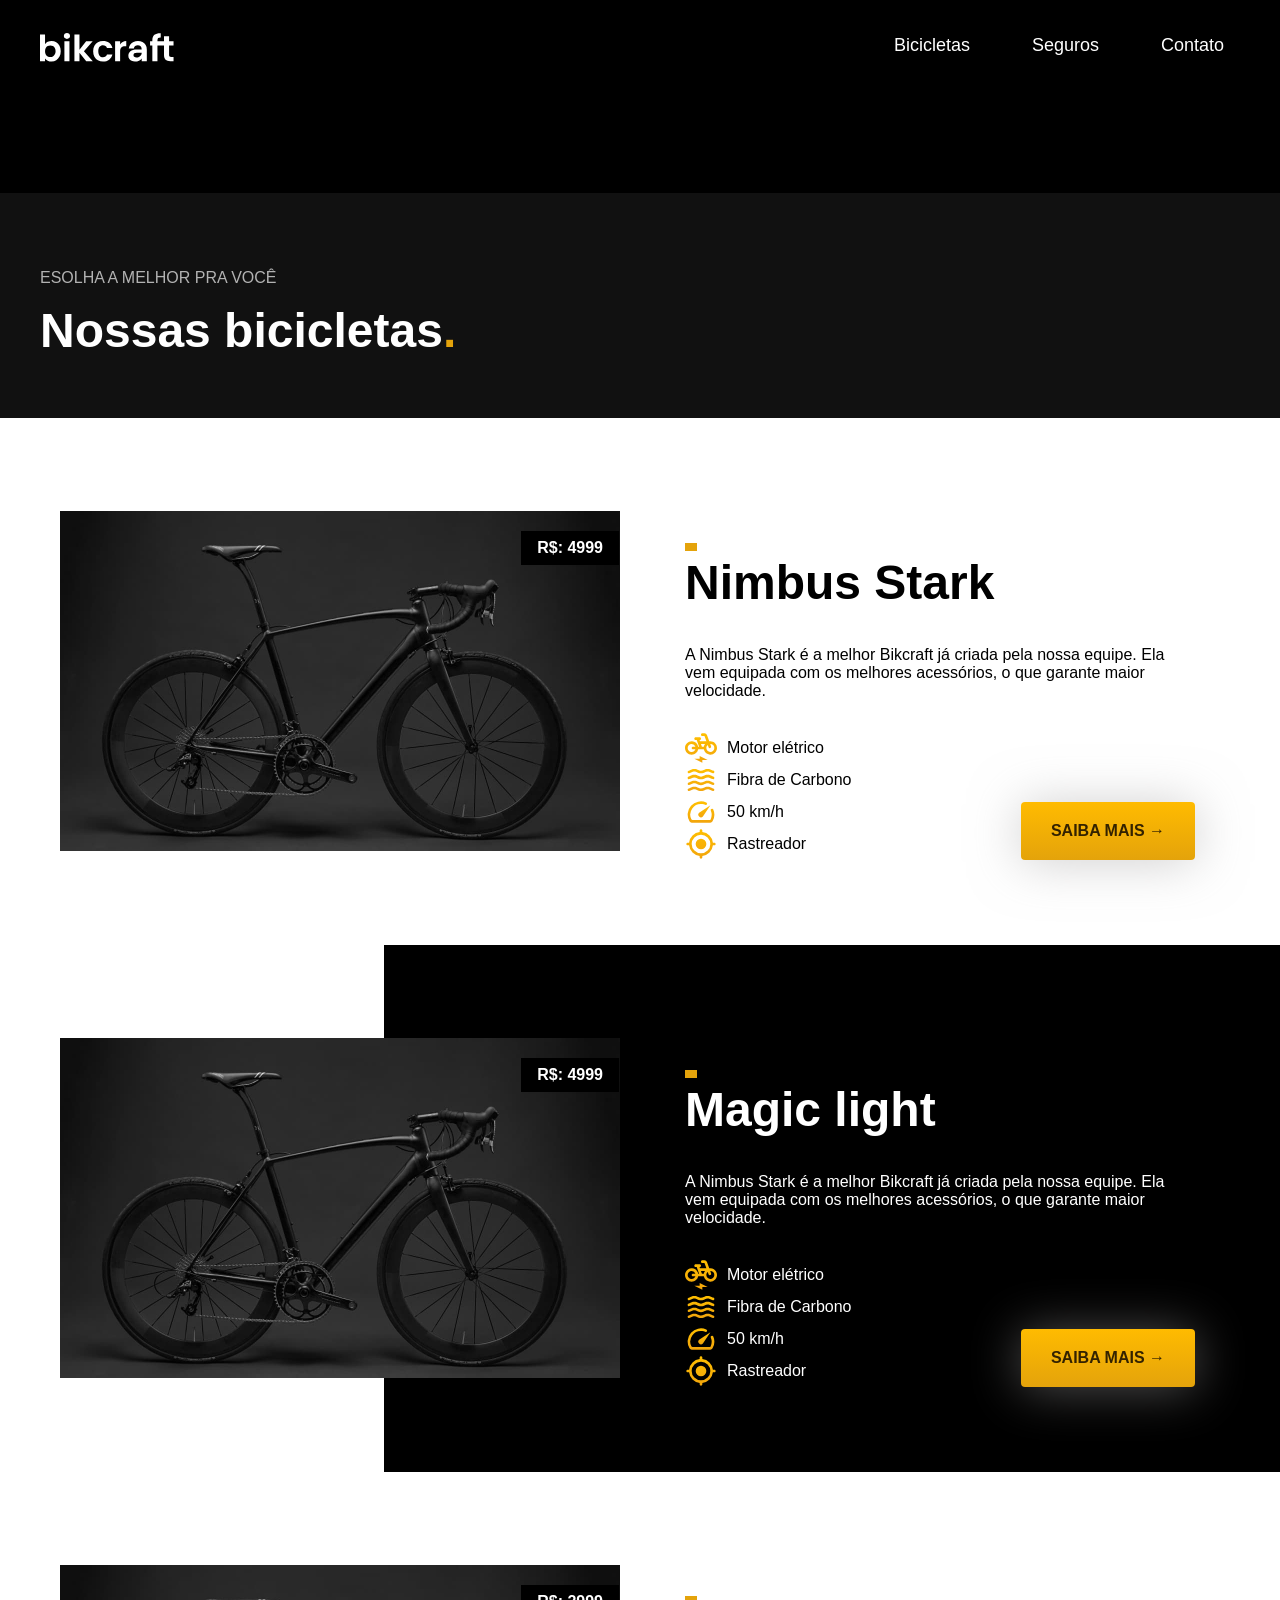
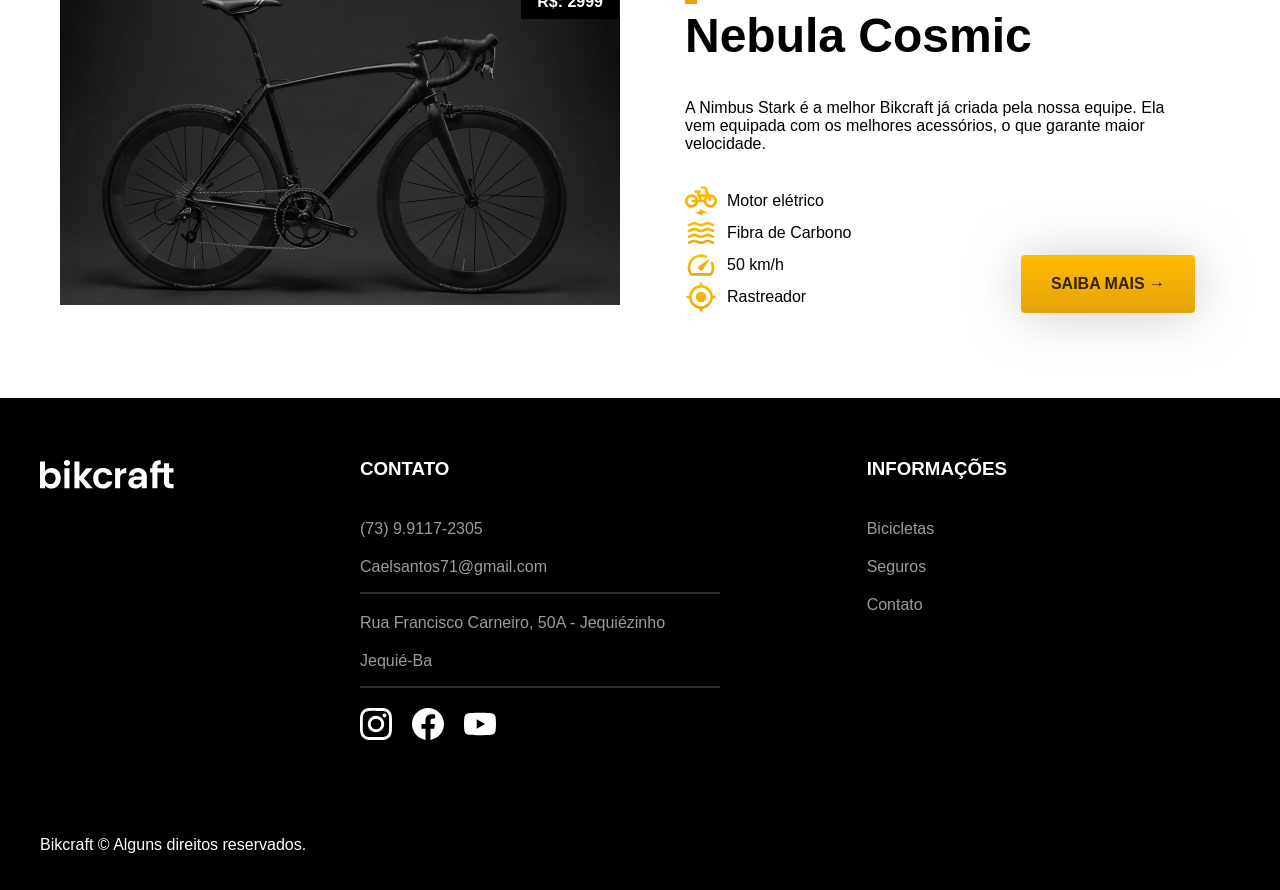
==== bicicletas.html @ c926b9df "pagina de bicicletas adicionada" ====
<!DOCTYPE html>
<html lang="pt-br">

<head>
    <meta charset="UTF-8" />
    <meta name="viewport" content="width=device-width, initial-scale=1.0" />
    <meta name="description" content="termos de uso ao comprar no bikcraft" />
    <title>Bikcraft - Nossas bicicletas</title>
    <link rel="stylesheet" href="./css/style.css" />
</head>

<body id="bicicletas">
    <div class="bg-color">
        <header class="menu">
            <a href="./index.html">
                <img class="logomarca" src="./Arquivos cliente/img/bikcraft.svg" alt="Logo da marca bikcraft" /></a>

            <nav>
                <ul>
                    <li><a href="">Bicicletas </a></li>
                    <li><a href="">Seguros</a></li>
                    <li><a href="">Contato</a></li>
                </ul>
            </nav>
        </header>


        <main class="bikes">
            <div class="titulo-bg">
                <div class="titulo container">
                    <p> Esolha a melhor pra você</p>
                    <h1>Nossas bicicletas<span>.</span></h1>
                </div>
            </div>


            <div class="bicicletas container">

                <div class="bicicletas-img">

                    <img src="./Arquivos cliente/img/bicicletas/nimbus.jpg" alt="bicicleta preta">
                    <span> R$: 4999</span>
                </div>

                <div class="bicicletas-conteudo">

                    <h2> Nimbus Stark</h2>
                    <p>A Nimbus Stark é a melhor Bikcraft já criada pela nossa equipe. Ela vem equipada com os
                        melhores acessórios, o que garante maior velocidade.</p>

                    <ul>
                            <li><img src="./Arquivos cliente/img/icones/eletrica.svg" alt=""> Motor elétrico</li>
                            <li><img src="./Arquivos cliente/img/icones/carbono.svg" alt=""> Fibra de Carbono </li>
                            <li><img src="./Arquivos cliente/img/icones/velocidade.svg" alt=""> 50 km/h</li>
                            <li><img src="./Arquivos cliente/img/icones/rastreador.svg" alt=""> Rastreador</li>
                    </ul>
                    <a href="./bicicletas.html" class="bicicleta-btn"> Saiba mais → </a>
                </div>


            </div>



            <div class="bicicletas-bg">
                <div class="bicicletas container">

                    <div class="bicicletas-img">

                        <img src="./Arquivos cliente/img/bicicletas/nimbus.jpg" alt="bicicleta preta">
                        <span> R$: 4999</span>
                    </div>

                    <div class="bicicletas-conteudo bikes-cor">

                        <h2>Magic light</h2>
                        <p>A Nimbus Stark é a melhor Bikcraft já criada pela nossa equipe. Ela vem equipada com os
                            melhores acessórios, o que garante maior velocidade.</p>

                        <ul>
                            <li><img src="./Arquivos cliente/img/icones/eletrica.svg" alt=""> Motor elétrico</li>
                            <li><img src="./Arquivos cliente/img/icones/carbono.svg" alt=""> Fibra de Carbono </li>
                            <li><img src="./Arquivos cliente/img/icones/velocidade.svg" alt=""> 50 km/h</li>
                            <li><img src="./Arquivos cliente/img/icones/rastreador.svg" alt=""> Rastreador</li>

                        </ul>
                        <a href="./bicicletas.html" class="bicicleta-btn"> Saiba mais → </a>
                    </div>


                </div>
            </div>



            <div class="bicicletas container">

                <div class="bicicletas-img">

                    <img src="./Arquivos cliente/img/bicicletas/nimbus.jpg" alt="bicicleta preta">
                    <span> R$: 2999</span>
                </div>

                <div class="bicicletas-conteudo">

                    <h2> Nebula Cosmic</h2>
                    <p>A Nimbus Stark é a melhor Bikcraft já criada pela nossa equipe. Ela vem equipada com os
                        melhores acessórios, o que garante maior velocidade.</p>

                    <ul>
                            <li><img src="./Arquivos cliente/img/icones/eletrica.svg" alt=""> Motor elétrico</li>
                            <li><img src="./Arquivos cliente/img/icones/carbono.svg" alt=""> Fibra de Carbono </li>
                            <li><img src="./Arquivos cliente/img/icones/velocidade.svg" alt=""> 50 km/h</li>
                            <li><img src="./Arquivos cliente/img/icones/rastreador.svg" alt=""> Rastreador</li>


                    </ul>

                    <a href="./bicicletas.html" class="bicicleta-btn"> Saiba mais →</a>
                </div>


            </div>



        </main>


        <footer class="footer-bg" aria-label="rodapé da página">
            <div class="footer container">
                <img src="./Arquivos cliente/img/bikcraft.svg" alt="logo bikcraft">


                <div class="footer-contato">
                    <h3>Contato</h3>
                    <ul>
                        <li><a href="tel:+55739991172305"> (73) 9.9117-2305</a></li>
                        <li><a href="mailto:caelsantos71@gmail.com"> Caelsantos71@gmail.com</a></li>
                        <li>Rua Francisco Carneiro, 50A - Jequiézinho</li>
                        <li>Jequié-Ba</li>
                    </ul>


                    <div class="footer-redes">
                        <a href="./">
                            <img src="./Arquivos cliente/img/redes/instagram.svg" alt="Instagram">
                        </a>
                        <a href="./">
                            <img src="./Arquivos cliente/img/redes/facebook.svg" alt="Facebook">
                        </a>
                        <a href="./">
                            <img src="./Arquivos cliente/img/redes/youtube.svg" alt="Youtube">
                        </a>
                    </div>

                </div>



                <div class="footer-informacoes">
                    <h3>Informações</h3>
                    <nav>
                        <ul>
                            <li><a href="">Bicicletas </a></li>
                            <li><a href="">Seguros</a></li>
                            <li><a href="">Contato</a></li>
                        </ul>
                    </nav>
                </div>

                <p class="footer-copy"> Bikcraft © Alguns direitos reservados. </p>

            </div>

        </footer>
</body>
---- css/style.css ----
@import url(../seguros/seguros.css);
@import url(../footer/footer.css);
@import url(../Termos/termos.css);
@import url(../bicicletas/bicicletas.css);

body {
  font-family: sans-serif;
  /*adiciona fontes nao serifadas*/
  margin: 0px;
  padding: 0px;

  /* margin-top: 25px; leve altura no body pra nao encostar no topo da tela */
  color: #fff;
  
}

.bg-color {
  background-color: black;
  box-shadow: inset 0px -120px #fff;
}

img {
  height: 100%;
  object-fit: cover;
  max-width: 100%;
  display: block;
}

.menu {
  box-sizing: border-box;
  /*nao contar com o valor dos paddings*/
  max-width: 1200px;
  /*define um tamanho maximo para o conteudo*/
  margin: auto;
  /*centraliza o conteudo*/
  display: flex;
  /*coloca as tags lado a lado*/
  flex-wrap: wrap;
  /* pra quebrar a linha quando a tela for menor*/
  gap: 20px;
  /* pra quando quebrar a linha ter um espaço de 20px*/
  justify-content: space-between;
  /*adiciona um espaco maximo entre os 
    objetos*/
  align-items: center;
  /* pra os dois elementos do menu nao ficarem com niveis diferentes*/
  padding: 25px 0px 25px 0px;
  color: #fff;
}

.menu ul {
  display: flex;
  /*coloca a lista com os objetos lado a lado*/
  flex-wrap: wrap;
  /*quebra a lista em linhas quando a tela for menor*/
  gap: 30px;
}

.menu ul li {
  font-size: 18px;
  list-style: none;
  /*tira o enfeite de ponto da lista ul*/
}

.conteudo {
  margin-bottom: 200px;
  /* como os elementos da primeira coluna vazam apos adicionar uma sombra negativa, foi preciso compensar o padding faltante*/
}

li a {
  text-decoration: none;
  color: #fff;
  padding: 10px 1rem;
  /*pra aumentar a area de contato do mouse*/
  display: inline-block;
  /*pra quando no responsivo um nao engolir o outro*/
}

.menu li a::after {
  /*crio o elemento aafter ocupando 0% pq ele so pode ser visivel no hover*/
  content: "";
  /*crio um conteudo "vazio", mas depois defino o tamanho*/
  display: block;
  /*dico pra ele se comportar como bloco*/
  height: 2px;
  /*defino seu tamanho*/
  width: 0%;
  /* digo que sua largura é de 0% */
  background-color: #fff;
}

.menu li a:hover::after {
  /*a aparicao do elemento criado anteriormente vai ter uma transição para o seu 100& em 0.5 segundos quando o mouse estiver em cima do elemento*/
  width: 100%;
  transition: 0.4s;
}

.apresentacao {
  max-width: 1200px;
  margin: 0 auto;
  display: grid;
  grid-template-columns: 1fr 1fr;
  align-items: center;
  /*desce os itens para o centro da tela verticalmente*/
  gap: 20px;
}

.apresentacao h2 {
  font-size: 3rem;
}

.apresentacao p {
  font-size: 32px;
  line-height: 1.5;
}

.apresentacao .btn {
  text-decoration: none;
  /*retira o sublinhado da palavra*/
  text-transform: uppercase;
  /*deixa a palavra maiuscula*/
  display: inline-block;
  box-shadow: 0 2px 50px rgba(161, 159, 159, 0.5);
  padding: 20px 30px;
  font-weight: bold;
  color: #332200;
  background: linear-gradient(#ffbb00, #e4a30b);
  border-radius: 4px;
}

.apresentacao .btn:hover {
  background: #e4a30b;
}

/*================================================================*/

.bikes {
  margin-top: 100px;
}

.bikes h2 {
  font-size: 3rem;
}

span {
  color: #e4a30b;
  border-radius: 5px;
}

.bikes-flex {
  display: flex;
  gap: 20px;
}

.bikes-bg {
  color: #332200;
  max-width: 1200px;
  margin: 0px auto;
}

.bikes-flex img {
  border-radius: 5px;
  object-position: right center;
  /*digo pra focar a imagem da bike somente a direita pra o centro*/
  transition: transform 0.2s;
  /*cria a transicao de 0.2 segundos pra voltar do hover*/
}

.bikes-flex img:hover {
  transform: scale(1.05);
  /* aumenta 10% */
}

.bikes-flex .bike-nome {
  font-size: 20px;
  margin-top: 10px;
  margin-bottom: 10px;
  font-weight: bold;
  display: inline-block;
}

.bike-nome::before {
  content: "";
  display: flex;
  align-content: center;
  background-color: #e4a30b;
  width: 8px;
  height: 8px;
  display: inline-block;
  margin-right: 5px;
  margin-bottom: 2px;
}

.bike-nome:hover::before {
  width: 32px;
  background-color: #e4a30b;
  max-width: 100%;
  transition: 0.5s;
}

.bikes-flex .bike-preco {
  color: #3f3f3f;
  margin-top: 1px;
  margin-left: 13px;
}

/*===================================================================*/

.bg-color-description {
  margin-top: 200px;
  /* pra separar do conteudo de cima*/
  background-color: #000000;
  box-shadow: inset 0px -60px 0px #fff,
    /* sombra da box embaixo */
    inset 0px 60px 0px #fff;
  /* em cima */
}

.description-modelo {
  max-width: 1200px;
  margin: 0 auto;
  display: grid;
  grid-template-columns: repeat(2,
      1fr);
  /*dizendo pra repetir 2 colunas de 1fr*/
  gap: 60px;
}

.description-content {
  align-self: center;
  /*alinha o conteudo ao centro da bloco verticalmente*/
  display: grid;
  /* fiz isso so pra adicionar espaçoes entre os elementos*/
  gap: 80px;
}

.description-content h3 {
  margin: 0;
  color: #b2b2b2;
  font-size: 24px;
  text-transform: uppercase;
}

.description-content h2 {
  display: block;
  margin: 0;
  color: #ffffff;
  font-size: 64px;
  font-weight: bold;
}


.description-content .description-vantages {
  display: flex;
  gap: 50px;
  flex: 1;
}

.description-content .description-vantages img {
  width: 24px;
  height: 24px;
}

.description-vantages p {

  font-size: 1rem;
  color: #B2B2B2;
}

.description-content-article p {
  font-size: 24px;
  color: #b2b2b2;
}

.description-content-article a {
  font-size: 1rem;
  color: #e4a30b;
  text-decoration: none;
  border-bottom: 2px solid #e4a30b;
  padding-bottom: 5px;
  font-weight: bold;
}


.description-vantages .tipo {

  font-size: 1rem;
  color: #ffffff;
  font-weight: bold;
}

/*====================================================================================================*/

.patrocinadores {

  max-width: 1400px;
  margin: 0 auto;
}

.patrocinadores h2 {

  font-size: 64px;
  color: #000000;
  font-weight: bold;

}

.marcas-nomes {
  display: grid;
  padding: 0 20px;
  grid-template-columns: repeat(4, 1fr);
}

.marcas-nomes li {
  padding: 32px;
  display: flex;
  /* adiciono o display flex so pra centralizar o nome das marcas ao centro do conteudo*/
  border-right: 2px solid #e9e9e9;
  /*defino as bordas totais da lista*/
  border-bottom: 2px solid #e9e9e9;

}

.marcas-nomes li:last-child,
.marcas-nomes li:nth-child(4) {
  border-right: none;
  /*retiro as bordas dos elementos citados*/
}


.marcas-nomes li:nth-child(n + 5) {
  border-bottom: none;
  /*retiro a borda de baixo do elemento 5 ate o n*/
}


.marcas-nomes img {
  margin: auto;
}

/*=======================================depoimentos=========================================================*/
blockquote {
  margin: 0;
}

.depoimento {
  margin-top: 120px;
  font-size: 40px;
  font-weight: bold;
  color: #332200;
  display: grid;
  grid-template-columns: 1fr 1fr;
  background-color: #e4a30b;
}

.depoimento img {
  width: 100%;
  height: 100%;
  object-fit: cover;
}

.depoimento-conteudo p {
  font-family: sans-serif;
  font-style: italic;
  font-weight: 900;
  font-size: 2rem;
  margin-bottom: 32px;
  max-width: 42ch;
  position: relative;

}

.depoimento-conteudo {
  align-self: end;
  padding: 40px 40px 80px 80px;
}

.nome-depo {
  color: #664400;
  font-size: 24px;
}

.depoimento p::before {

  content: '“';
  font-size: 5rem;
  color: #A66F00;
  position: absolute;
  top: -50px;
  left: -60px;
}

.depoimento p::after {

  content: '”';
  font-size: 5rem;
  color: #A66F00;
  position: absolute;

}
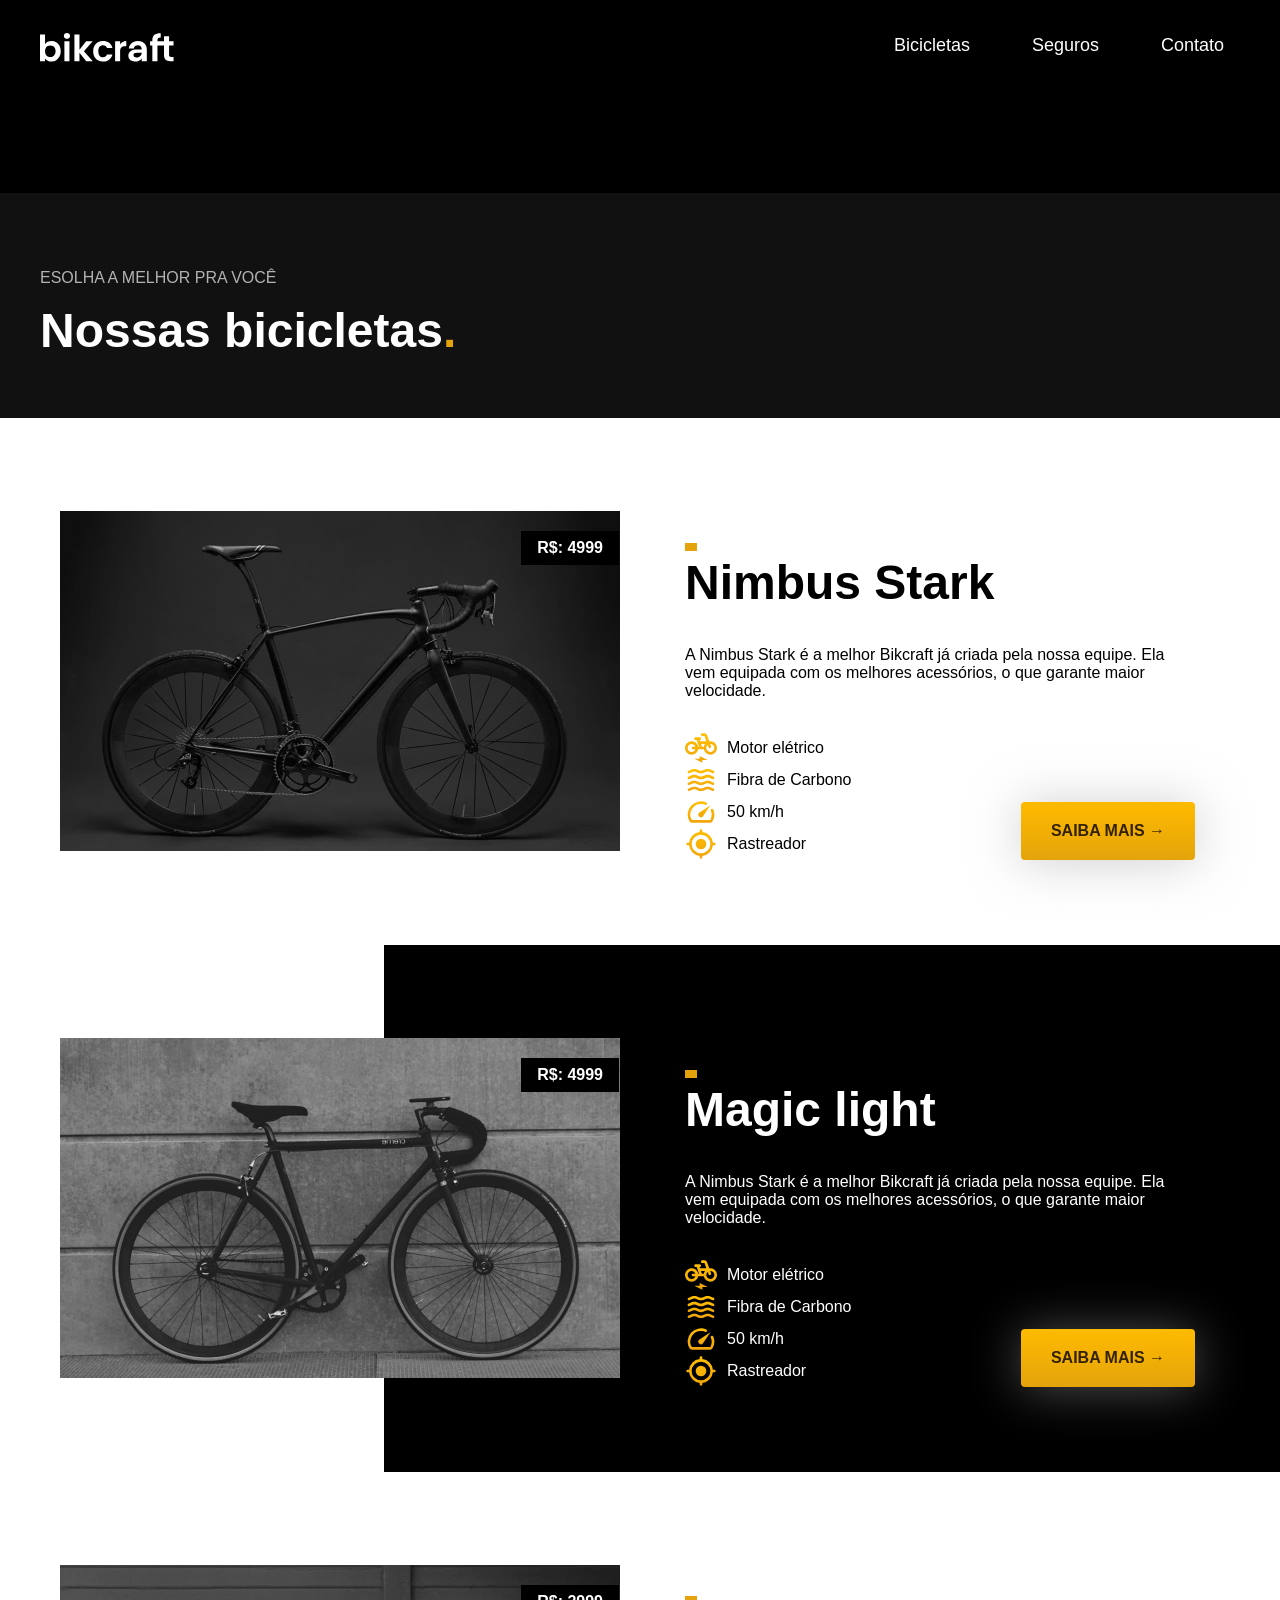
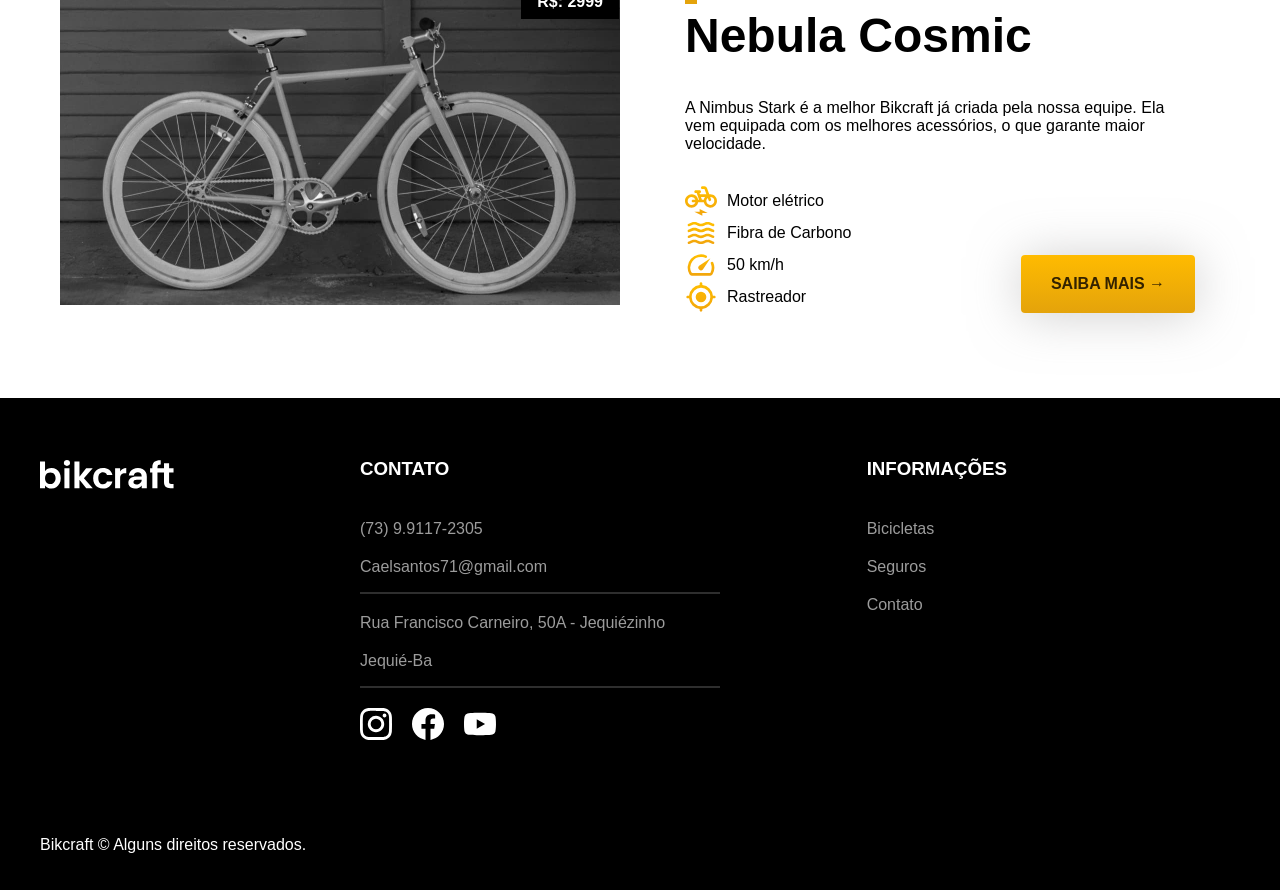
==== commit a20a18a7: "algumas modificações de cor" ====
--- a/bicicletas.html
+++ b/bicicletas.html
@@ -17,7 +17,7 @@
 
             <nav>
                 <ul>
-                    <li><a href="">Bicicletas </a></li>
+                    <li><a href="./bicicletas.html"">Bicicletas </a></li>
                     <li><a href="">Seguros</a></li>
                     <li><a href="">Contato</a></li>
                 </ul>
@@ -67,17 +67,17 @@
 
                     <div class="bicicletas-img">
 
-                        <img src="./Arquivos cliente/img/bicicletas/nimbus.jpg" alt="bicicleta preta">
+                        <img src="./Arquivos cliente/img/bicicletas/magic.jpg" alt="bicicleta preta">
                         <span> R$: 4999</span>
                     </div>
 
                     <div class="bicicletas-conteudo bikes-cor">
 
-                        <h2>Magic light</h2>
-                        <p>A Nimbus Stark é a melhor Bikcraft já criada pela nossa equipe. Ela vem equipada com os
+                        <h2 class="classe-letra-branca">Magic light</h2>
+                        <p class="classe-letra-branca">A Nimbus Stark é a melhor Bikcraft já criada pela nossa equipe. Ela vem equipada com os
                             melhores acessórios, o que garante maior velocidade.</p>
 
-                        <ul>
+                        <ul class="classe-letra-branca">
                             <li><img src="./Arquivos cliente/img/icones/eletrica.svg" alt=""> Motor elétrico</li>
                             <li><img src="./Arquivos cliente/img/icones/carbono.svg" alt=""> Fibra de Carbono </li>
                             <li><img src="./Arquivos cliente/img/icones/velocidade.svg" alt=""> 50 km/h</li>
@@ -97,7 +97,7 @@
 
                 <div class="bicicletas-img">
 
-                    <img src="./Arquivos cliente/img/bicicletas/nimbus.jpg" alt="bicicleta preta">
+                    <img src="./Arquivos cliente/img/bicicletas/nebula.jpg" alt="bicicleta preta">
                     <span> R$: 2999</span>
                 </div>
 
--- a/css/style.css
+++ b/css/style.css
@@ -2,13 +2,15 @@
 @import url(../footer/footer.css);
 @import url(../Termos/termos.css);
 @import url(../bicicletas/bicicletas.css);
+@import url(../seguros/perguntas.css);
+@import url(../bicicleta/bicicleta.css);
 
 body {
   font-family: sans-serif;
   /*adiciona fontes nao serifadas*/
   margin: 0px;
   padding: 0px;
-
+ 
   /* margin-top: 25px; leve altura no body pra nao encostar no topo da tela */
   color: #fff;
   
